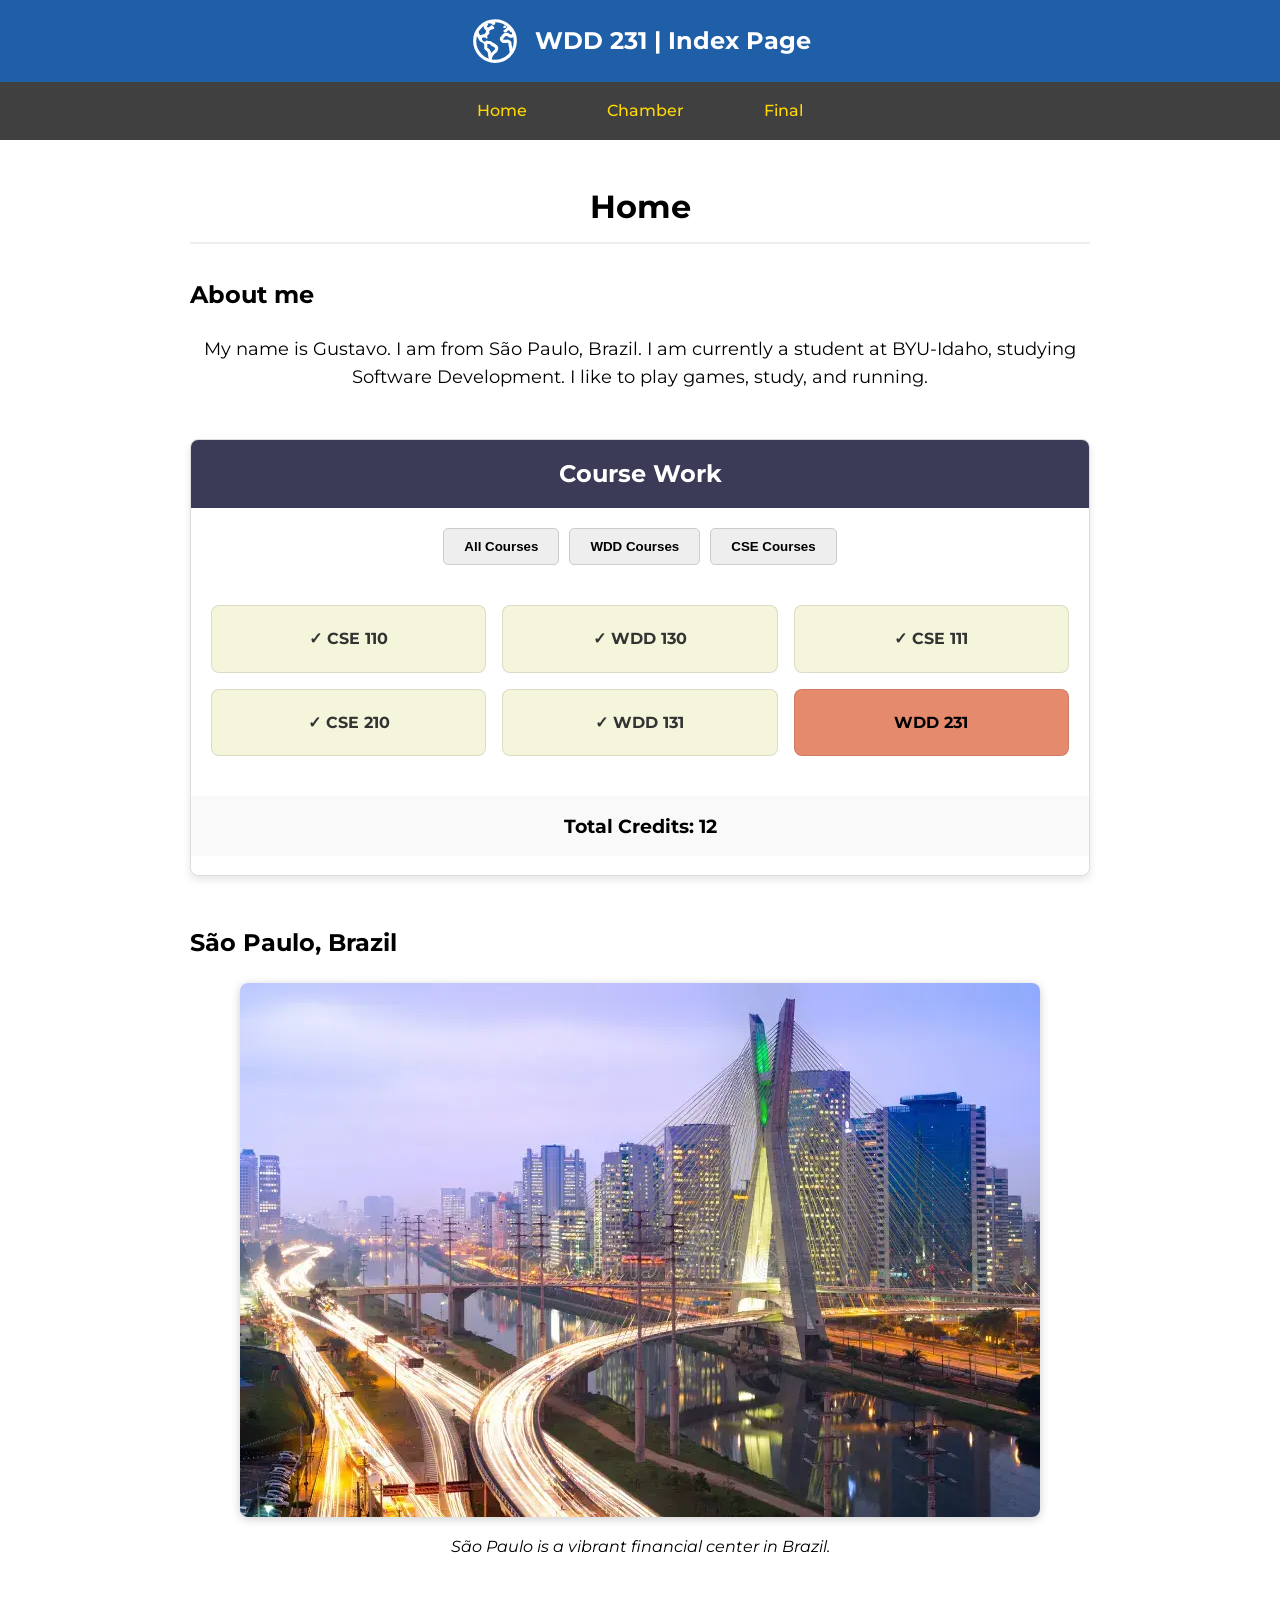
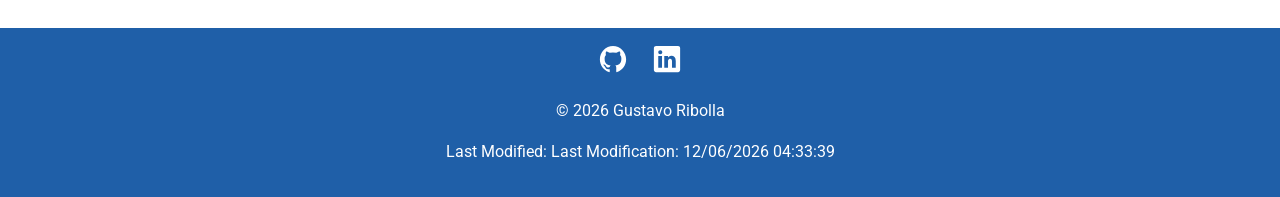
==== index.html @ 069f765f "home page final" ====
<!DOCTYPE html>
<html lang="en">
<head>
    <meta charset="UTF-8">
    <meta name="viewport" content="width=device-width, initial-scale=1.0">
    <title>WDD 231 – Course Home Page – Gustavo Ribolla</title>
    <meta name="description" content="Gustavo Ribolla' Course Home Page for WDD 231, featuring a dynamic course list and responsive design.">
    <meta property="og:title" content="WDD 231 – Course Home Page – Gustavo Ribolla">
    <meta property="og:description" content="Gustavo Ribolla' Course Home Page for WDD 231, featuring a dynamic course list and responsive design.">
    <meta property="og:image" content="https://ribollagustavo.github.io/wdd231/images/earth-outline.svg">
    <meta property="og:url" content="https://ribollagustavo.github.io/wdd231/index.html">
    <meta name="author" content="Gustavo Ribolla">

    <link rel="stylesheet" href="styles/base.css">
    <link rel="stylesheet" href="styles/larger.css">
    <link rel="icon" href="favicon.ico">

    <link rel="preconnect" href="https://fonts.googleapis.com">
    <link rel="preconnect" href="https://fonts.gstatic.com" crossorigin>
    <link href="https://fonts.googleapis.com/css2?family=Montserrat:wght@400;700&family=Roboto:wght@400;500&display=swap" rel="stylesheet">

    <script src="scripts/getdate.js" defer></script>
    <script src="scripts/navigation.js" defer></script>
    <script src="scripts/course.js" defer></script>
</head>
<body>
    <header>
        <div class="header-content">
            <img src="images/earth-outline.svg" alt="Course Logo" width="50" height="50">
            <span>WDD 231 | Index Page</span>
        </div>
        <button id="hamburgerBtn">☰</button>
    </header>
    
    <nav id="primaryNav">
        <ul>
            <li><a href="index.html" class="active">Home</a></li>
            <li><a href="https://ribollagustavo.github.io/wdd231/chamber/index.html">Chamber</a></li>
            <li><a href="finalproject/home.html">Final</a></li>
        </ul>
    </nav>
    
    <main>
        <h1>Home</h1>
        
        <section class="about">
            <h2>About me</h2>
            <p>My name is Gustavo. I am from São Paulo, Brazil. I am currently a student at BYU-Idaho, studying Software Development. I like to play games, study, and running.</p>
        </section>
        
        <section class="courses">
            <h2>Course Work</h2>
            <div class="button-group">
                <button id="allBtn">All Courses</button>
                <button id="wddBtn">WDD Courses</button>
                <button id="cseBtn">CSE Courses</button>
            </div>
            <div id="courseCards" class="course-grid"></div>
            <p id="totalCredits" class="total-credits"></p>
        </section>
        
        <section class="location">
            <h2>São Paulo, Brazil</h2>
            <figure>
                <img src="images/sp_skyline.webp" alt="São Paulo Skyline" loading="lazy">
                <figcaption>São Paulo is a vibrant financial center in Brazil.</figcaption>
            </figure>
        </section>
        
        <dialog id="course-details">
            <button id="closeModal">❌</button>
        </dialog>
    </main>
    
    <footer>
        <a href="https://github.com/ribollagustavo?tab=repositories"><img src="images/logo-github.svg" alt="GitHub"></a>
        <a href="https://www.linkedin.com/in/gustavo-ribolla"><img src="images/logo-linkedin.svg" alt="LinkedIn"></a>
        <p>&copy; <span id="currentyear"></span> Gustavo Ribolla</p>
        <p>Last Modified: <span id="lastModified"></span></p>
    </footer>
</body>
</html>
---- styles/base.css ----
/* --- Global Variables --- */
:root {
    --primary-color: #1f5fa8;   
    --secondary-color: #414040; 
    --wireframe-navy: #3b3b58;  
    --wireframe-cream: #f5f5dc;  
    --wireframe-salmon: #e68a6e;
    --text-color: white;
}

/* --- Base Styles --- */
body {
    font-family: "Montserrat", sans-serif;
    margin: 0;
    padding: 0;
    line-height: 1.6;
}

header {
    background-color: var(--primary-color);
    color: var(--text-color);
    padding: 1rem 2rem;
    display: flex;
    flex-direction: column; /* Stacks logo and title on mobile */
    align-items: center;
    gap: 10px;
}

.header-content {
    display: flex;
    align-items: center;
    gap: 15px;
    font-size: 1.5rem;
    font-weight: bold;
}

.header-content img {
    filter: invert(1); /* Makes the earth outline icon white */
}

/* --- Navigation --- */
nav {
    background-color: var(--secondary-color);
    width: 100%;
}

#primaryNav ul {
    list-style: none;
    display: flex;
    justify-content: center;
    margin: 0;
    padding: 0;
}

#primaryNav a {
    display: block;
    padding: 1rem 1.5rem;
    color: rgb(255, 217, 0);
    text-decoration: none;
    font-weight: 500;
    transition: 0.3s;
}

#primaryNav a:hover{
    background-color: green;
}

#hamburgerBtn {
    display: none; /* Hide by default; used in media queries */
    font-size: 2rem;
    background: none;
    border: none;
    color: white;
    cursor: pointer;
}

/* --- Main Content --- */
main {
    padding: 20px;
    max-width: 900px;
    margin: auto;
}

h1 {
    text-align: center;
    border-bottom: 2px solid #eee;
    padding-bottom: 10px;
    margin-bottom: 2rem;
}

section {
    margin-bottom: 3rem;
}

.about p {
    font-size: 1.1rem;
    text-align: center;
}

/* --- Course Section Styling --- */
.courses {
    border: 1px solid #ddd;
    border-radius: 8px;
    overflow: hidden;
    background-color: white;
    box-shadow: 0 4px 8px rgba(0,0,0,0.1);
}

.courses h2 {
    background-color: var(--wireframe-navy);
    color: white;
    margin: 0;
    padding: 15px;
    text-align: center;
}
dialog {
    border: 1px solid rgb(0 0 0 / 10%);
    border-radius: .25rem;
    padding: 1rem;
    background-color: #fff;
    box-shadow: 0 0 3rem #777;
    width: 90%;
    max-width: 600px;
}

::backdrop {
    background-color: rgb(0 0 0 / 50%);
}

dialog button {
    position: absolute;
    top: 23px;
    right: 23px;
    padding: .5rem 1rem;
    border: 1px solid rgb(0 0 0 / 10%);
    cursor: pointer;
    background-color: transparent;
}
dialog button:hover {
    background-color: rgb(0 0 0 / 10%);
}
.course-card{
    cursor: pointer;
}
.button-group {
    display: flex;
    justify-content: center;
    gap: 10px;
    padding: 20px;
    flex-wrap: wrap;
}

.button-group button {
    background-color: #eee;
    border: 1px solid #ccc;
    padding: 10px 20px;
    border-radius: 5px;
    cursor: pointer;
    font-weight: bold;
    transition: 0.3s;
}

.button-group button:hover, .button-group button:active {
    background-color: var(--wireframe-salmon);
    color: black;
}

.course-grid {
    display: grid;
    grid-template-columns: repeat(auto-fit, minmax(180px, 1fr));
    gap: 15px;
    padding: 20px;
}

.course-card {
    padding: 20px;
    border-radius: 8px;
    text-align: center;
    font-weight: bold;
    border: 1px solid rgba(0,0,0,0.1);
}

.course-card.completed {
    background-color: var(--wireframe-cream);
    color: #333;
}

.course-card.incomplete {
    background-color: var(--wireframe-salmon);
    color: black;
}

.total-credits {
    text-align: center;
    font-weight: bold;
    font-size: 1.2rem;
    padding: 15px;
    background-color: #f9f9f9;
}

/* --- Location/Images --- */
.location figure {
    margin: 0;
    text-align: center;
}

.location img {
    max-width: 100%;
    height: auto;
    border-radius: 8px;
    box-shadow: 0 2px 10px rgba(0,0,0,0.2);
}

figcaption {
    font-style: italic;
    margin-top: 10px;
}

/* --- Footer --- */
footer {
    text-align: center;
    font-family: "Roboto", sans-serif;
    font-weight: 400;
    font-size: 1rem;
    color: var(--text-color);
    background-color: var(--primary-color);
    padding: 1rem 0;
}

footer a img {
    width: 30px;
    margin: 0 10px;
    filter: brightness(0) invert(1); /* Turns black icons white */
    transition: transform 0.3s;
}

footer a img:hover {
    transform: scale(1.1);
}
---- styles/larger.css ----
@media (min-width: 32.5rem) {
    #hamburgerBtn {
        display: none;
    }
    
    nav {
        max-height: none;
        overflow: visible;
    }
    
    nav ul {
        display: flex;
        justify-content: center;
        gap: 2rem;
    }
    
    .course-grid {
        display: grid;
        grid-template-columns: repeat(auto-fill, minmax(250px, 1fr));
        gap: 1rem;
    }
    
    .logo span {
        font-size: 1.8rem;
    }
}
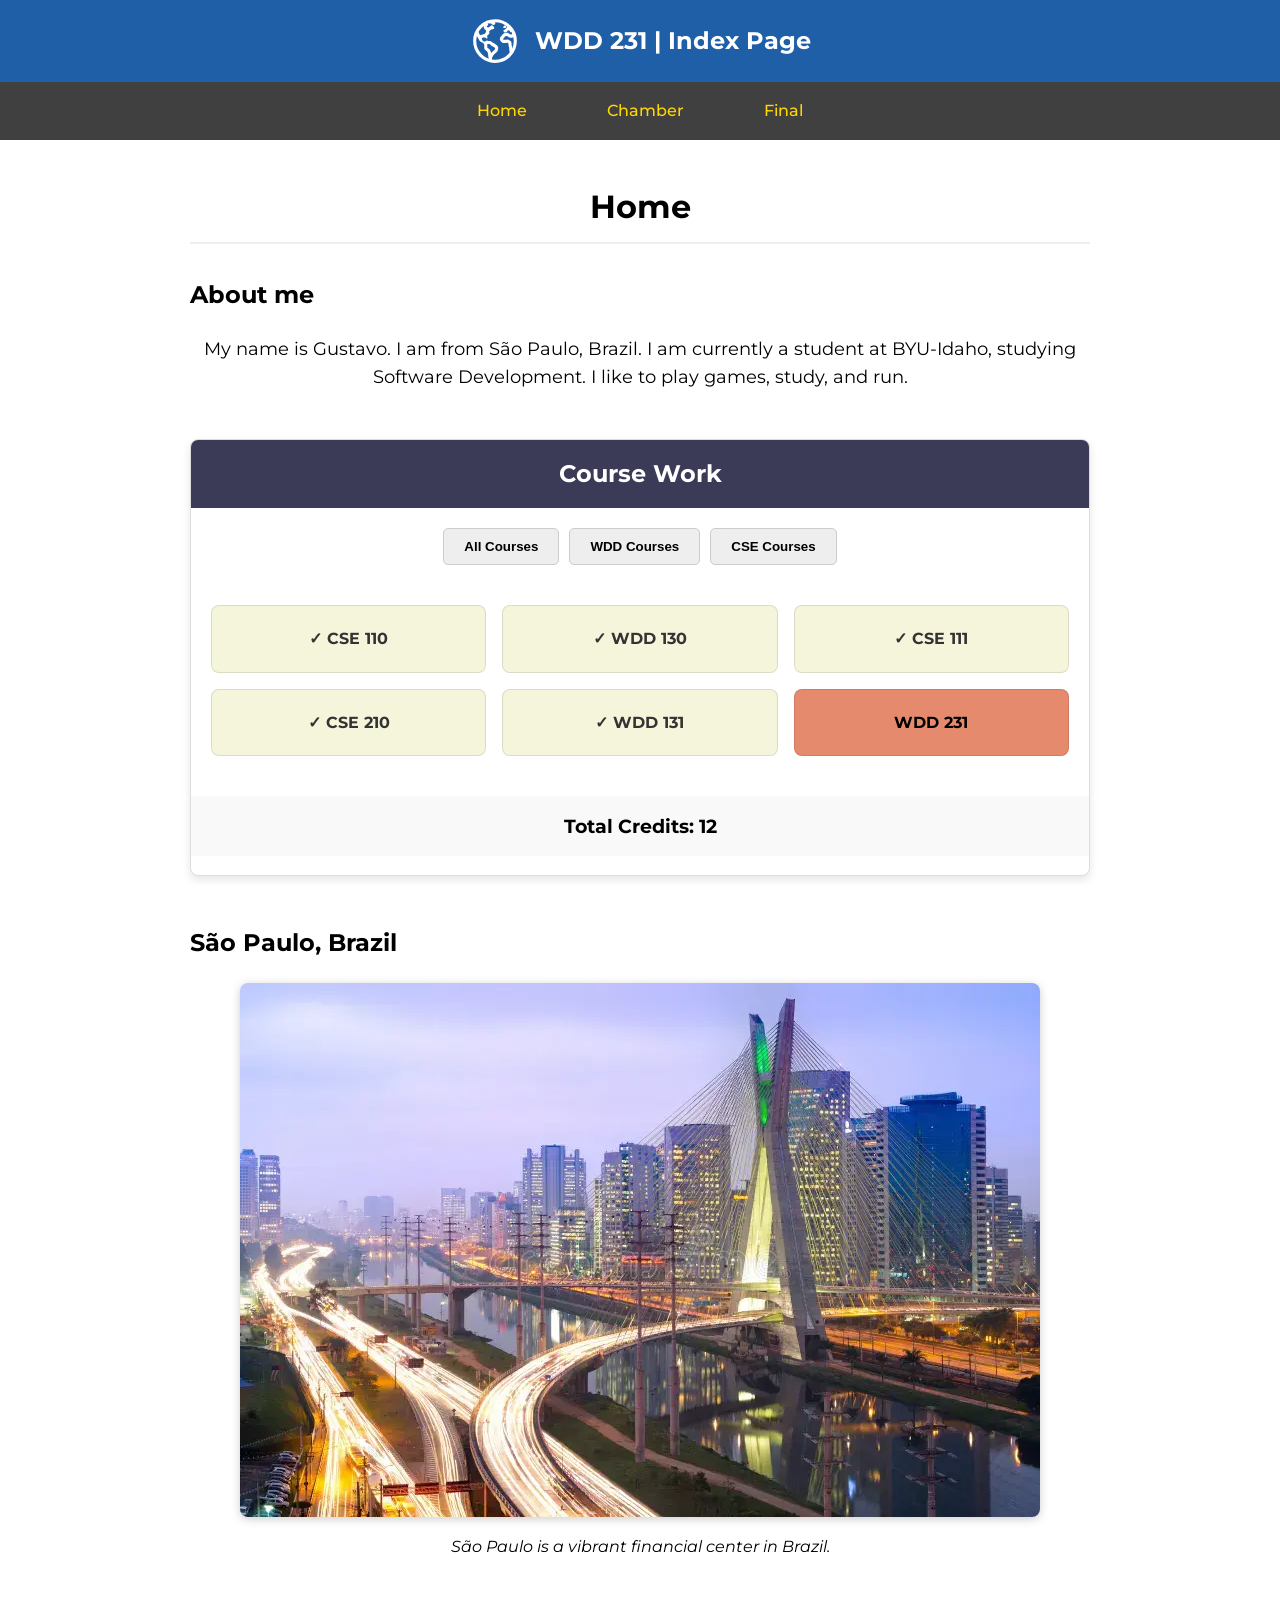
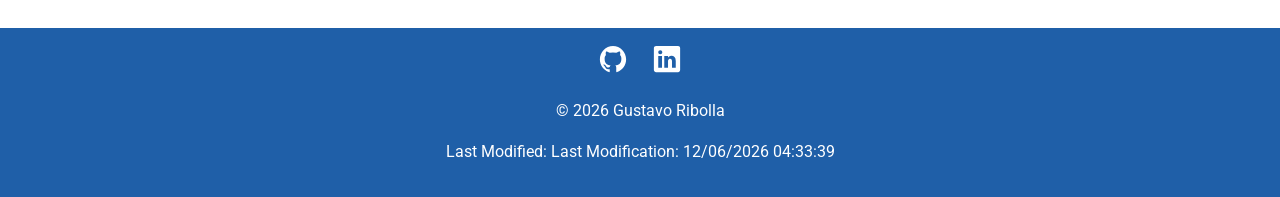
==== commit 06f7763f: "small fix" ====
--- a/index.html
+++ b/index.html
@@ -45,7 +45,7 @@
         
         <section class="about">
             <h2>About me</h2>
-            <p>My name is Gustavo. I am from São Paulo, Brazil. I am currently a student at BYU-Idaho, studying Software Development. I like to play games, study, and running.</p>
+            <p>My name is Gustavo. I am from São Paulo, Brazil. I am currently a student at BYU-Idaho, studying Software Development. I like to play games, study, and run.</p>
         </section>
         
         <section class="courses">
